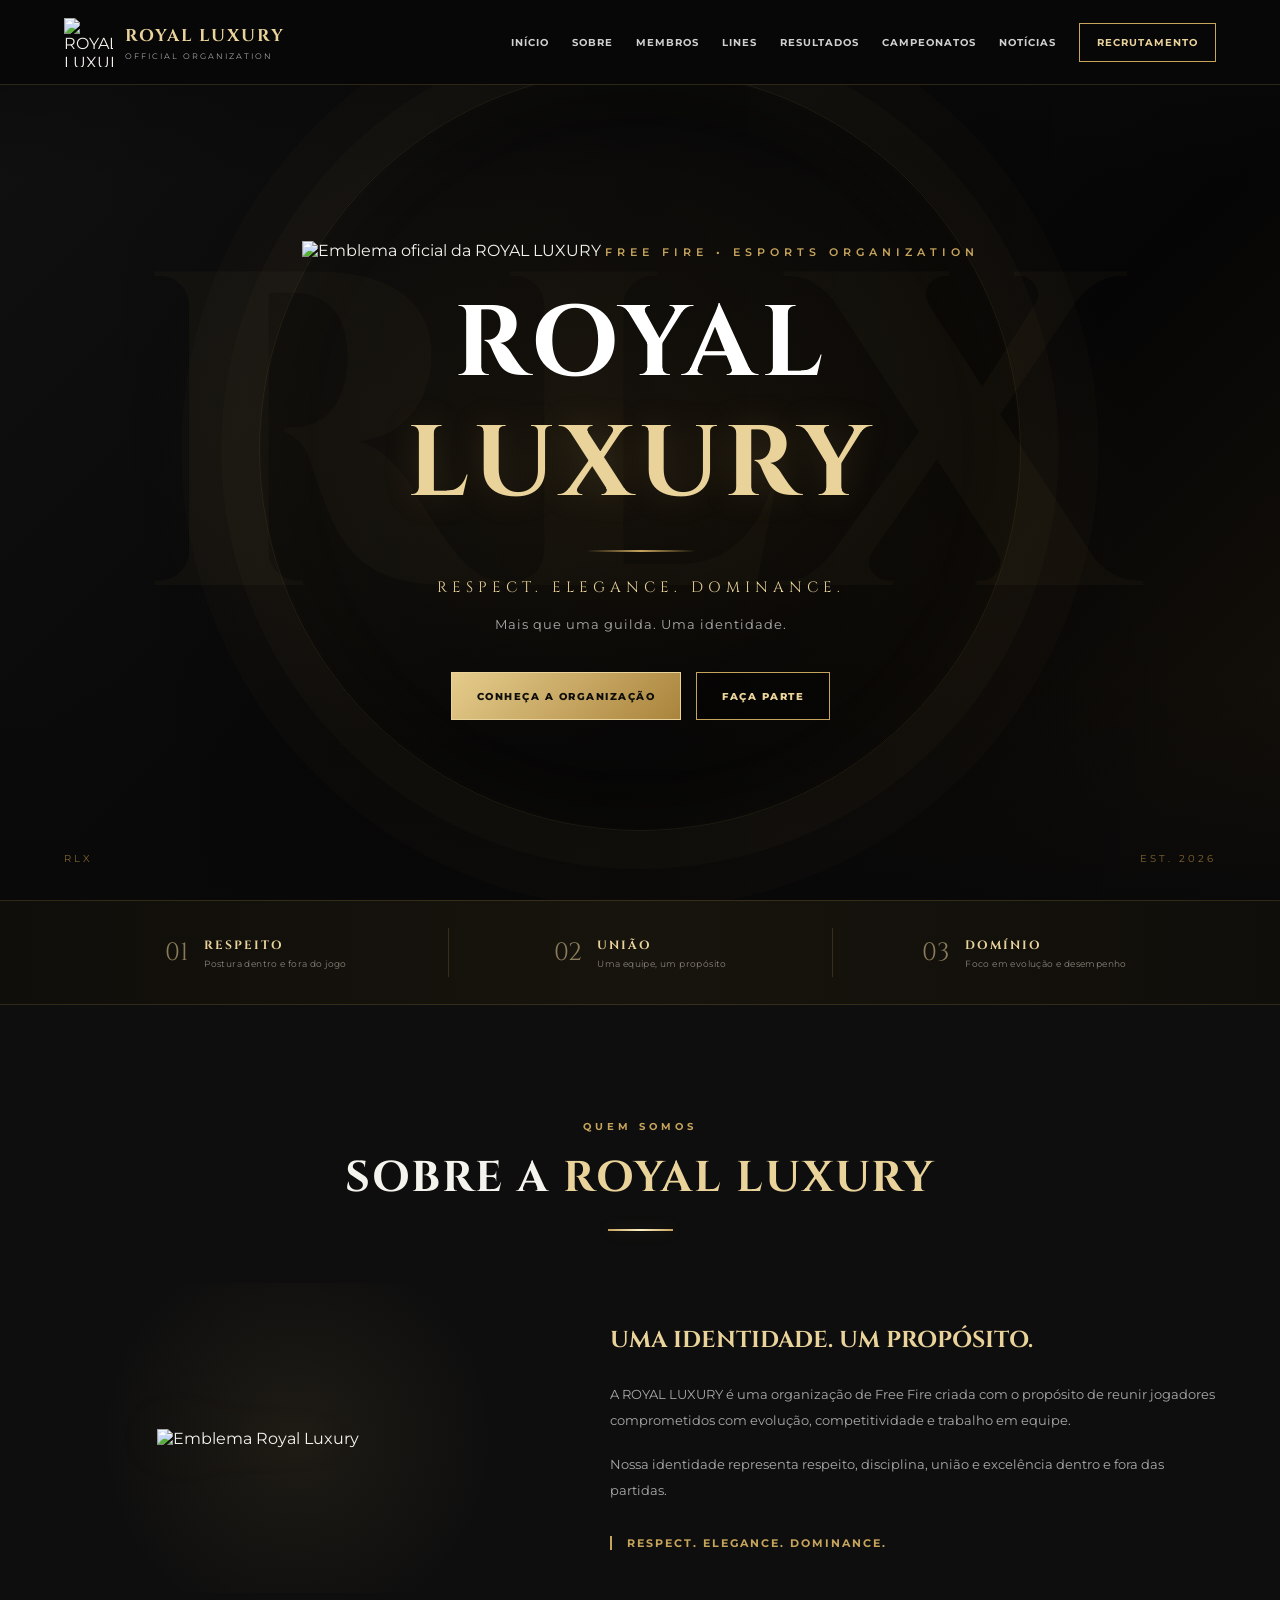
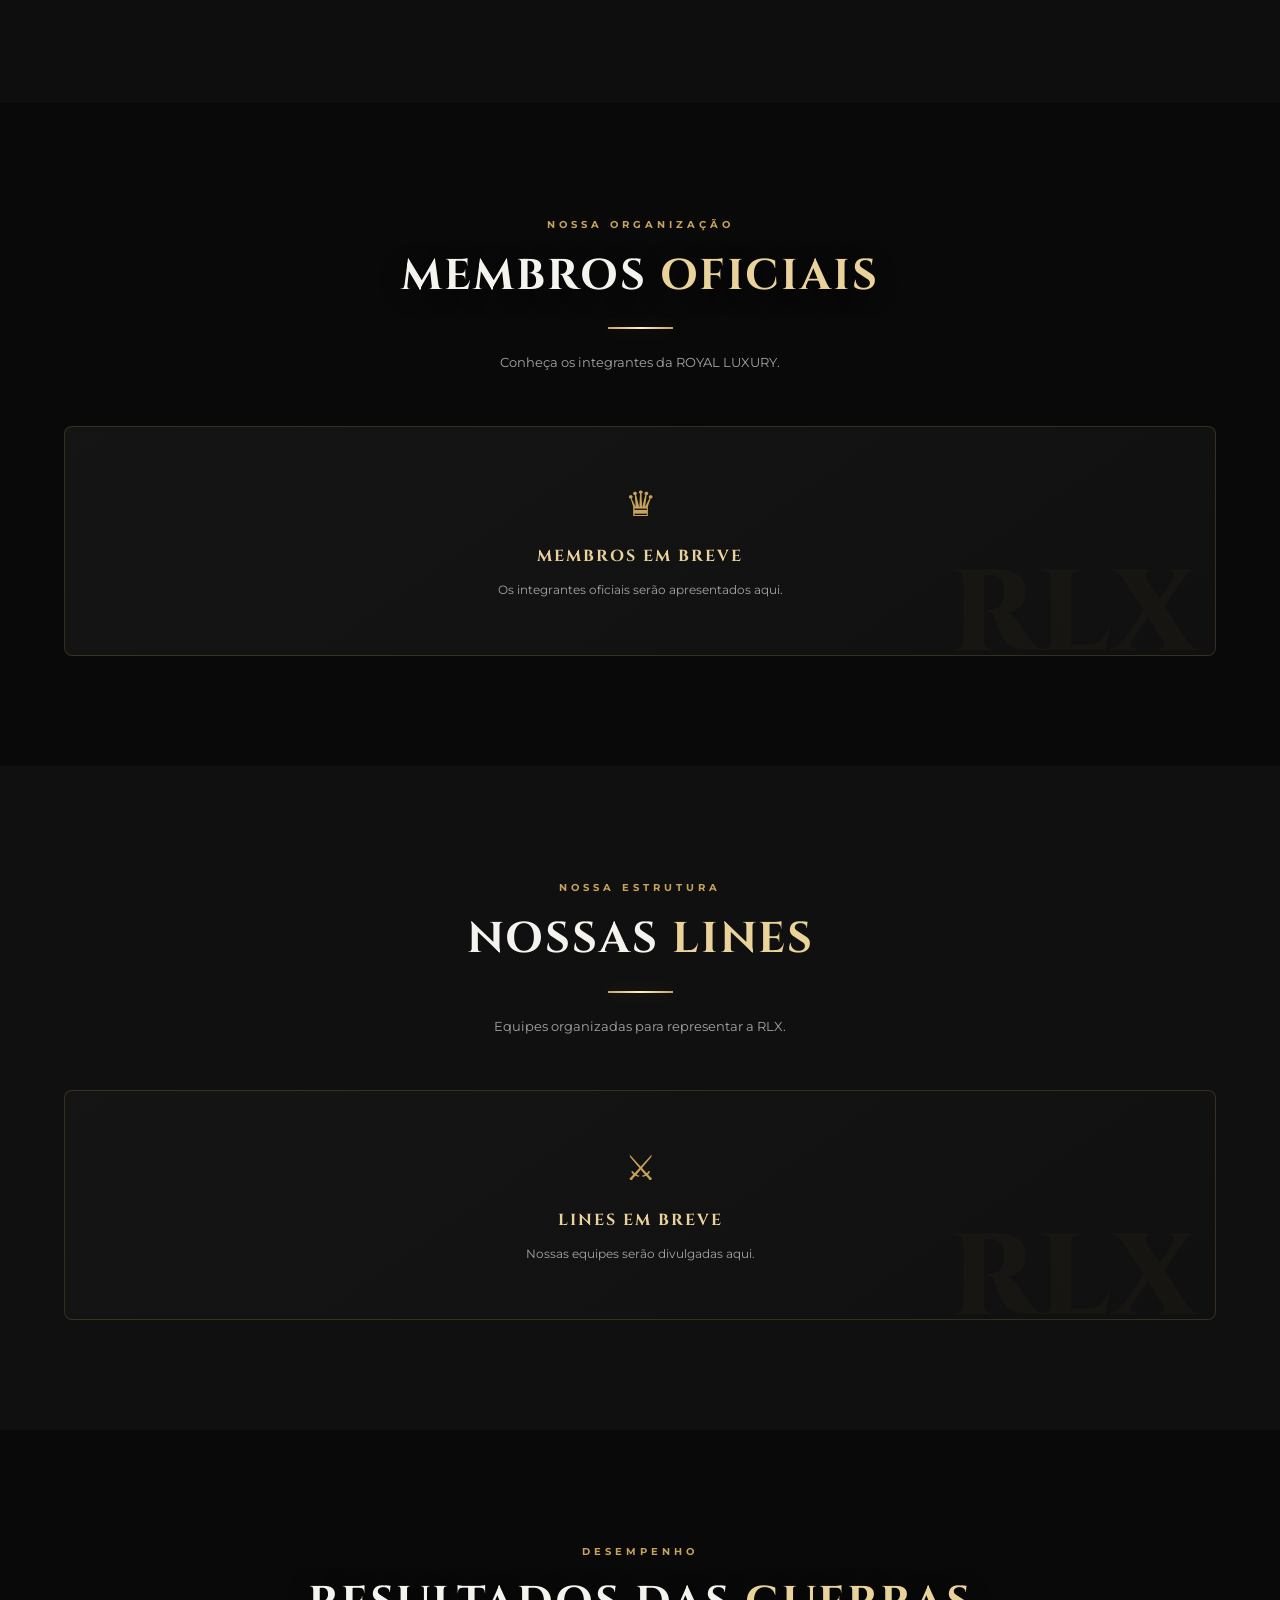
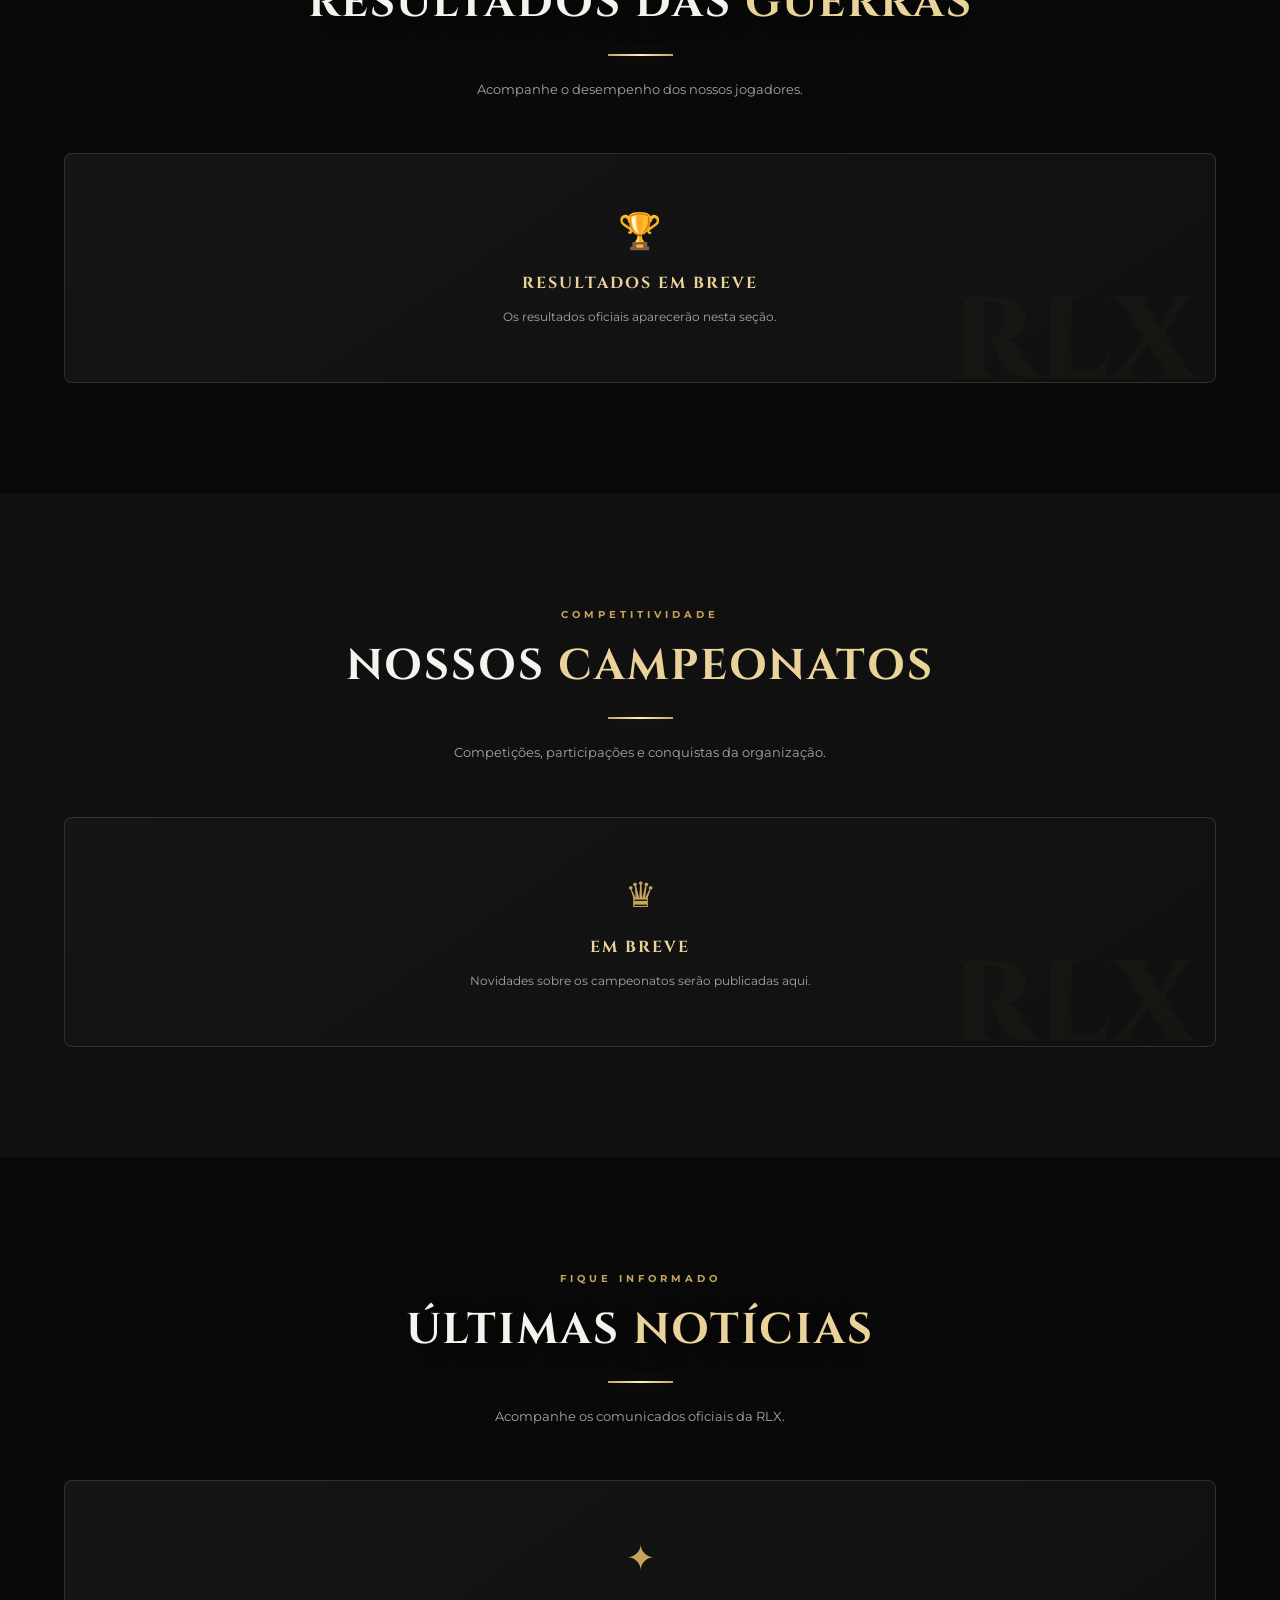
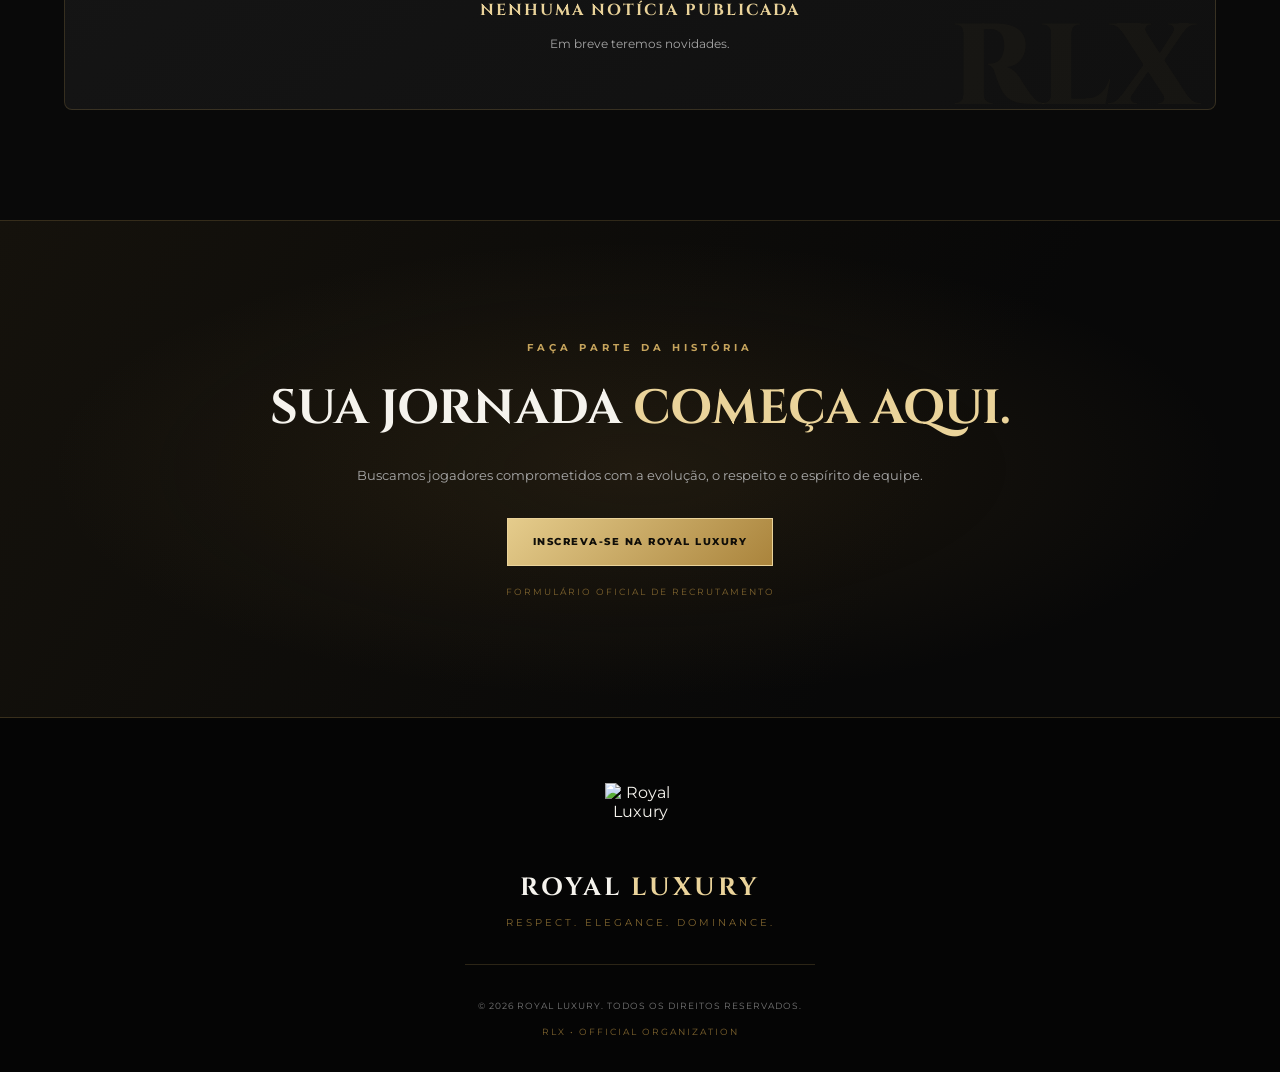
==== index.html @ dd3cc41b "Destaca o emblema oficial no início do site" ====
<!DOCTYPE html>
<html lang="pt-BR">
<head>
    <meta charset="UTF-8">
    <meta name="viewport" content="width=device-width, initial-scale=1.0">
    <meta name="theme-color" content="#090909">

    <title>ROYAL LUXURY | Organização Oficial</title>

    <meta name="description" content="ROYAL LUXURY - Organização competitiva de Free Fire. Respeito, elegância e excelência.">

    <link rel="preconnect" href="https://fonts.googleapis.com">
    <link rel="preconnect" href="https://fonts.gstatic.com" crossorigin>

    <link href="https://fonts.googleapis.com/css2?family=Cinzel:wght@400;500;600;700;800&family=Montserrat:wght@300;400;500;600;700;800&display=swap" rel="stylesheet">

    <link rel="stylesheet" href="style.css?v=20261116-premium1">

    <link rel="icon" href="https://i.imgur.com/acy16g2.jpeg">
</head>

<body>

    <!-- CABEÇALHO -->
    <header class="header">
        <div class="container nav-container">

            <a href="#inicio" class="brand">
                <img src="https://i.imgur.com/acy16g2.jpeg" alt="ROYAL LUXURY" class="logo">
                <div class="brand-text">
                    <strong>ROYAL LUXURY</strong>
                    <span>OFFICIAL ORGANIZATION</span>
                </div>
            </a>

            <button class="menu-toggle" id="menuToggle" aria-label="Abrir menu">
                ☰
            </button>

            <nav class="navigation" id="navigation">
                <a href="#inicio">INÍCIO</a>
                <a href="#sobre">SOBRE</a>
                <a href="#membros">MEMBROS</a>
                <a href="#lines">LINES</a>
                <a href="#resultados">RESULTADOS</a>
                <a href="#campeonatos">CAMPEONATOS</a>
                <a href="#noticias">NOTÍCIAS</a>
                <a href="#recrutamento" class="nav-button">RECRUTAMENTO</a>
            </nav>

        </div>
    </header>


    <main>

        <!-- INÍCIO -->
        <section class="hero" id="inicio">

            <div class="hero-overlay"></div>

            <div class="hero-content">

                <img src="https://i.imgur.com/acy16g2.jpeg" alt="Emblema oficial da ROYAL LUXURY" class="hero-logo">

                <span class="hero-label">
                    FREE FIRE • ESPORTS ORGANIZATION
                </span>

                <h1>
                    ROYAL <span>LUXURY</span>
                </h1>

                <div class="hero-line"></div>

                <p>
                    RESPECT. ELEGANCE. DOMINANCE.
                </p>

                <span class="hero-description">
                    Mais que uma guilda. Uma identidade.
                </span>

                <div class="hero-buttons">
                    <a href="#sobre" class="btn-primary">
                        CONHEÇA A ORGANIZAÇÃO
                    </a>

                    <a href="#recrutamento" class="btn-secondary">
                        FAÇA PARTE
                    </a>
                </div>

            </div>

            <div class="hero-bottom">
                <span>RLX</span>
                <span>EST. 2026</span>
            </div>

        </section>

        <!-- IDENTIDADE ROYAL -->
        <section class="identity-strip" aria-label="Pilares da Royal Luxury">
            <div class="container identity-grid">
                <article class="identity-item">
                    <span class="identity-number">01</span>
                    <div><strong>RESPEITO</strong><small>Postura dentro e fora do jogo</small></div>
                </article>
                <article class="identity-item">
                    <span class="identity-number">02</span>
                    <div><strong>UNIÃO</strong><small>Uma equipe, um propósito</small></div>
                </article>
                <article class="identity-item">
                    <span class="identity-number">03</span>
                    <div><strong>DOMÍNIO</strong><small>Foco em evolução e desempenho</small></div>
                </article>
            </div>
        </section>

        <!-- SOBRE -->
        <section class="section about" id="sobre">

            <div class="container">

                <div class="section-heading">
                    <span class="section-subtitle">QUEM SOMOS</span>
                    <h2>SOBRE A <span>ROYAL LUXURY</span></h2>
                    <div class="gold-line"></div>
                </div>

                <div class="about-content">

                    <div class="about-emblem">
                        <img src="https://i.imgur.com/acy16g2.jpeg" alt="Emblema Royal Luxury">
                    </div>

                    <div class="about-text">
                        <h3>UMA IDENTIDADE. UM PROPÓSITO.</h3>

                        <p>
                            A ROYAL LUXURY é uma organização de Free Fire
                            criada com o propósito de reunir jogadores
                            comprometidos com evolução, competitividade
                            e trabalho em equipe.
                        </p>

                        <p>
                            Nossa identidade representa respeito,
                            disciplina, união e excelência dentro
                            e fora das partidas.
                        </p>

                        <span class="about-motto">
                            RESPECT. ELEGANCE. DOMINANCE.
                        </span>
                    </div>

                </div>

            </div>

        </section>


        <!-- MEMBROS -->
        <section class="section members" id="membros">

            <div class="container">

                <div class="section-heading">
                    <span class="section-subtitle">NOSSA ORGANIZAÇÃO</span>
                    <h2>MEMBROS <span>OFICIAIS</span></h2>
                    <div class="gold-line"></div>
                    <p>Conheça os integrantes da ROYAL LUXURY.</p>
                </div>

                <div class="empty-state">
                    <span class="empty-icon">♛</span>
                    <h3>MEMBROS EM BREVE</h3>
                    <p>Os integrantes oficiais serão apresentados aqui.</p>
                </div>

            </div>

        </section>


        <!-- LINES -->
        <section class="section lines" id="lines">

            <div class="container">

                <div class="section-heading">
                    <span class="section-subtitle">NOSSA ESTRUTURA</span>
                    <h2>NOSSAS <span>LINES</span></h2>
                    <div class="gold-line"></div>
                    <p>Equipes organizadas para representar a RLX.</p>
                </div>

                <div class="empty-state">
                    <span class="empty-icon">⚔</span>
                    <h3>LINES EM BREVE</h3>
                    <p>Nossas equipes serão divulgadas aqui.</p>
                </div>

            </div>

        </section>


        <!-- RESULTADOS -->
        <section class="section results" id="resultados">

            <div class="container">

                <div class="section-heading">
                    <span class="section-subtitle">DESEMPENHO</span>
                    <h2>RESULTADOS DAS <span>GUERRAS</span></h2>
                    <div class="gold-line"></div>
                    <p>Acompanhe o desempenho dos nossos jogadores.</p>
                </div>

                <div class="empty-state">
                    <span class="empty-icon">🏆</span>
                    <h3>RESULTADOS EM BREVE</h3>
                    <p>Os resultados oficiais aparecerão nesta seção.</p>
                </div>

            </div>

        </section>


        <!-- CAMPEONATOS -->
        <section class="section championships" id="campeonatos">

            <div class="container">

                <div class="section-heading">
                    <span class="section-subtitle">COMPETITIVIDADE</span>
                    <h2>NOSSOS <span>CAMPEONATOS</span></h2>
                    <div class="gold-line"></div>
                    <p>Competições, participações e conquistas da organização.</p>
                </div>

                <div class="empty-state">
                    <span class="empty-icon">♛</span>
                    <h3>EM BREVE</h3>
                    <p>Novidades sobre os campeonatos serão publicadas aqui.</p>
                </div>

            </div>

        </section>


        <!-- NOTÍCIAS -->
        <section class="section news" id="noticias">

            <div class="container">

                <div class="section-heading">
                    <span class="section-subtitle">FIQUE INFORMADO</span>
                    <h2>ÚLTIMAS <span>NOTÍCIAS</span></h2>
                    <div class="gold-line"></div>
                    <p>Acompanhe os comunicados oficiais da RLX.</p>
                </div>

                <div class="empty-state">
                    <span class="empty-icon">✦</span>
                    <h3>NENHUMA NOTÍCIA PUBLICADA</h3>
                    <p>Em breve teremos novidades.</p>
                </div>

            </div>

        </section>


        <!-- RECRUTAMENTO -->
        <section class="recruitment" id="recrutamento">

            <div class="container recruitment-content">

                <span class="section-subtitle">FAÇA PARTE DA HISTÓRIA</span>

                <h2>SUA JORNADA <span>COMEÇA AQUI.</span></h2>

                <p>
                    Buscamos jogadores comprometidos com a evolução,
                    o respeito e o espírito de equipe.
                </p>

                <a href="recrutamento.html" id="recruitmentLink" class="btn-primary">
                    INSCREVA-SE NA ROYAL LUXURY
                </a>

                <small>FORMULÁRIO OFICIAL DE RECRUTAMENTO</small>

            </div>

        </section>

    </main>


    <!-- RODAPÉ -->
    <footer class="footer">

        <div class="footer-content">

            <img src="https://i.imgur.com/acy16g2.jpeg" alt="Royal Luxury" class="footer-logo">

            <h2>ROYAL <span>LUXURY</span></h2>

            <p>RESPECT. ELEGANCE. DOMINANCE.</p>

            <div class="footer-divider"></div>

            <span class="copyright">
                © 2026 ROYAL LUXURY. TODOS OS DIREITOS RESERVADOS.
            </span>

            <span class="footer-tag">
                RLX • OFFICIAL ORGANIZATION
            </span>

        </div>

    </footer>


    <script src="https://cdn.jsdelivr.net/npm/@supabase/supabase-js@2"></script>
    <script src="script.js?v=20261116-premium1"></script>

</body>
</html>
---- style.css ----
/* ========================================
   ROYAL LUXURY - IDENTIDADE VISUAL OFICIAL
   Preto, dourado e elegância
======================================== */

:root {
    --black: #090909;
    --black-light: #111111;
    --black-card: #151515;
    --gold: #c6a45c;
    --gold-light: #ead39a;
    --gold-dark: #80652f;
    --white: #f5f3ed;
    --gray: #a5a5a5;
    --border: rgba(198, 164, 92, 0.2);
}

* {
    margin: 0;
    padding: 0;
    box-sizing: border-box;
    scroll-behavior: smooth;
}

body {
    background: var(--black);
    color: var(--white);
    font-family: 'Montserrat', sans-serif;
    overflow-x: hidden;
}

a {
    text-decoration: none;
    color: inherit;
}

button {
    font-family: inherit;
}

.container {
    width: min(1200px, 90%);
    margin: auto;
}

/* ========================================
   CABEÇALHO
======================================== */

.header {
    position: fixed;
    top: 0;
    left: 0;
    width: 100%;
    height: 85px;
    z-index: 1000;
    background: rgba(8, 8, 8, 0.94);
    backdrop-filter: blur(15px);
    border-bottom: 1px solid var(--border);
}

.nav-container {
    height: 100%;
    display: flex;
    align-items: center;
    justify-content: space-between;
}

.brand {
    display: flex;
    align-items: center;
    gap: 12px;
}

.logo {
    width: 49px;
    height: 49px;
    object-fit: contain;
}

.brand-text {
    display: flex;
    flex-direction: column;
    gap: 4px;
}

.brand-text strong {
    font-family: 'Cinzel', serif;
    font-size: 17px;
    letter-spacing: 2px;
    color: var(--gold-light);
}

.brand-text span {
    font-size: 8px;
    letter-spacing: 2px;
    color: var(--gray);
}

.navigation {
    display: flex;
    align-items: center;
    gap: 23px;
}

.navigation a {
    font-size: 10px;
    font-weight: 700;
    letter-spacing: 1px;
    color: #d0d0d0;
    transition: 0.3s;
}

.navigation a:hover {
    color: var(--gold-light);
}

.navigation .nav-button {
    padding: 12px 17px;
    border: 1px solid var(--gold);
    color: var(--gold-light);
}

.navigation .nav-button:hover {
    background: var(--gold);
    color: var(--black);
}

.menu-toggle {
    display: none;
    background: none;
    border: none;
    color: var(--gold-light);
    font-size: 28px;
    cursor: pointer;
}

/* ========================================
   HERO
======================================== */

.hero {
    min-height: 750px;
    height: 100vh;
    max-height: 950px;
    position: relative;
    display: flex;
    align-items: center;
    justify-content: center;
    text-align: center;
    overflow: hidden;

    background:
        radial-gradient(ellipse at center, rgba(110, 82, 35, 0.19), transparent 55%),
        linear-gradient(135deg, #111 0%, #050505 65%, #17120a 100%);
}

.hero::before {
    content: "RLX";
    position: absolute;
    font-family: 'Cinzel', serif;
    font-size: clamp(200px, 35vw, 490px);
    font-weight: 800;
    color: rgba(198, 164, 92, 0.035);
    letter-spacing: 15px;
    pointer-events: none;
}

.hero-overlay {
    position: absolute;
    inset: 0;
    background:
        linear-gradient(90deg, transparent, rgba(0,0,0,0.2), transparent),
        linear-gradient(0deg, #090909, transparent 25%, transparent 80%, #090909);
}

.hero-content {
    position: relative;
    z-index: 2;
    padding: 100px 20px 40px;
    animation: fadeUp 1s ease;
}

.hero-label {
    color: var(--gold);
    font-size: 11px;
    letter-spacing: 5px;
    font-weight: 600;
}

.hero h1 {
    font-family: 'Cinzel', serif;
    font-size: clamp(45px, 8vw, 100px);
    line-height: 1.2;
    margin: 25px 0 15px;
    letter-spacing: 5px;
    font-weight: 700;
    color: #fff;
}

.hero h1 span {
    display: block;
    color: var(--gold-light);
    text-shadow: 0 0 35px rgba(198, 164, 92, 0.18);
}

.hero-line {
    width: 110px;
    height: 2px;
    margin: 25px auto;
    background: linear-gradient(90deg, transparent, var(--gold), transparent);
}

.hero-content > p {
    font-family: 'Cinzel', serif;
    font-size: 15px;
    letter-spacing: 5px;
    color: var(--gold-light);
}

.hero-description {
    display: block;
    margin-top: 18px;
    color: #aaa;
    font-size: 13px;
    letter-spacing: 1px;
}

.hero-buttons {
    display: flex;
    justify-content: center;
    gap: 15px;
    margin-top: 40px;
    flex-wrap: wrap;
}

.btn-primary,
.btn-secondary {
    min-height: 48px;
    padding: 15px 25px;
    display: inline-flex;
    align-items: center;
    justify-content: center;
    font-size: 10px;
    font-weight: 800;
    letter-spacing: 1.5px;
    transition: 0.3s;
}

.btn-primary {
    background: linear-gradient(135deg, #e5cc8c, #aa843c);
    color: #100e09;
    border: 1px solid var(--gold-light);
}

.btn-primary:hover {
    transform: translateY(-4px);
    box-shadow: 0 10px 30px rgba(198, 164, 92, 0.2);
}

.btn-secondary {
    color: var(--gold-light);
    border: 1px solid var(--gold);
    background: rgba(0,0,0,0.3);
}

.btn-secondary:hover {
    background: rgba(198,164,92,0.12);
    transform: translateY(-4px);
}

.hero-bottom {
    position: absolute;
    bottom: 35px;
    left: 5%;
    right: 5%;
    display: flex;
    justify-content: space-between;
    color: var(--gold-dark);
    font-size: 10px;
    letter-spacing: 3px;
}

/* ========================================
   SEÇÕES
======================================== */

.section {
    padding: 110px 0;
    position: relative;
}

.section-heading {
    text-align: center;
    margin-bottom: 60px;
}

.section-subtitle {
    color: var(--gold);
    font-size: 10px;
    letter-spacing: 4px;
    font-weight: 700;
}

.section-heading h2 {
    font-family: 'Cinzel', serif;
    font-size: clamp(26px, 4vw, 43px);
    margin-top: 15px;
    letter-spacing: 2px;
}

.section-heading h2 span {
    color: var(--gold-light);
}

.gold-line {
    width: 65px;
    height: 2px;
    background: var(--gold);
    margin: 22px auto;
}

.section-heading > p {
    color: var(--gray);
    font-size: 13px;
    line-height: 1.8;
}

/* ========================================
   SOBRE
======================================== */

.about {
    background: #0e0e0e;
}

.about-content {
    display: grid;
    grid-template-columns: 1fr 1.3fr;
    align-items: center;
    gap: 80px;
}

.about-emblem {
    min-height: 310px;
    display: flex;
    justify-content: center;
    align-items: center;
    background: radial-gradient(circle, rgba(198,164,92,0.09), transparent 70%);
}

.about-emblem img {
    width: min(280px, 85%);
    max-height: 300px;
    object-fit: contain;
    filter: drop-shadow(0 0 30px rgba(198,164,92,0.12));
}

.about-text h3 {
    font-family: 'Cinzel', serif;
    font-size: 23px;
    color: var(--gold-light);
    margin-bottom: 25px;
}

.about-text p {
    color: #aaa;
    font-size: 13px;
    line-height: 2;
    margin-bottom: 18px;
}

.about-motto {
    display: inline-block;
    margin-top: 15px;
    padding-left: 15px;
    border-left: 2px solid var(--gold);
    color: var(--gold);
    font-size: 11px;
    letter-spacing: 2px;
    font-weight: 700;
}

/* ========================================
   MEMBROS E LINES
======================================== */

.members,
.results,
.news {
    background: #090909;
}

.lines,
.championships {
    background: #101010;
}

.empty-state {
    min-height: 230px;
    padding: 45px 20px;
    display: flex;
    flex-direction: column;
    align-items: center;
    justify-content: center;
    text-align: center;
    background: linear-gradient(145deg, #151515, #101010);
    border: 1px solid var(--border);
    transition: 0.3s;
}

.empty-state:hover {
    border-color: rgba(198,164,92,0.55);
    transform: translateY(-4px);
}

.empty-icon {
    font-size: 35px;
    color: var(--gold);
    margin-bottom: 20px;
}

.empty-state h3 {
    font-family: 'Cinzel', serif;
    font-size: 16px;
    letter-spacing: 2px;
    color: var(--gold-light);
    margin-bottom: 12px;
}

.empty-state p {
    font-size: 12px;
    color: var(--gray);
    line-height: 1.8;
}

/* ========================================
   RECRUTAMENTO
======================================== */

.recruitment {
    padding: 120px 20px;
    text-align: center;
    background:
        radial-gradient(ellipse at center, rgba(139,105,45,0.16), transparent 65%),
        linear-gradient(120deg, #15120c, #080808 70%);
    border-top: 1px solid var(--border);
    border-bottom: 1px solid var(--border);
}

.recruitment-content {
    display: flex;
    align-items: center;
    flex-direction: column;
}

.recruitment h2 {
    font-family: 'Cinzel', serif;
    font-size: clamp(27px, 5vw, 48px);
    margin: 22px 0;
}

.recruitment h2 span {
    color: var(--gold-light);
}

.recruitment p {
    color: #aaa;
    font-size: 13px;
    line-height: 1.9;
    max-width: 600px;
    margin-bottom: 30px;
}

.recruitment small {
    color: var(--gold-dark);
    font-size: 9px;
    letter-spacing: 2px;
    margin-top: 20px;
}

/* ========================================
   RODAPÉ
======================================== */

.footer {
    background: #050505;
    padding: 65px 20px 35px;
    text-align: center;
}

.footer-content {
    display: flex;
    align-items: center;
    flex-direction: column;
}

.footer-logo {
    width: 70px;
    height: 70px;
    object-fit: contain;
    margin-bottom: 18px;
}

.footer h2 {
    font-family: 'Cinzel', serif;
    font-size: 25px;
    letter-spacing: 3px;
}

.footer h2 span {
    color: var(--gold-light);
}

.footer-content > p {
    color: var(--gold-dark);
    font-size: 10px;
    letter-spacing: 3px;
    margin-top: 12px;
}

.footer-divider {
    width: 100%;
    max-width: 350px;
    height: 1px;
    background: var(--border);
    margin: 35px 0;
}

.copyright {
    color: #777;
    font-size: 9px;
    letter-spacing: 1px;
}

.footer-tag {
    color: var(--gold-dark);
    font-size: 9px;
    letter-spacing: 2px;
    margin-top: 15px;
}

/* ========================================
   ANIMAÇÕES
======================================== */

@keyframes fadeUp {
    from {
        opacity: 0;
        transform: translateY(25px);
    }

    to {
        opacity: 1;
        transform: translateY(0);
    }
}

/* ========================================
   RESPONSIVIDADE
======================================== */

@media (max-width: 1050px) {
    .navigation {
        gap: 13px;
    }

    .navigation a {
        font-size: 9px;
    }
}

@media (max-width: 850px) {
    .header {
        height: 75px;
    }

    .menu-toggle {
        display: block;
    }

    .navigation {
        position: absolute;
        top: 75px;
        left: 0;
        width: 100%;
        display: none;
        flex-direction: column;
        align-items: stretch;
        gap: 0;
        background: rgba(8,8,8,0.98);
        border-bottom: 1px solid var(--border);
        padding: 12px 5% 20px;
    }

    .navigation.active {
        display: flex;
    }

    .navigation a {
        padding: 15px 5px;
        border-bottom: 1px solid rgba(255,255,255,0.05);
        font-size: 11px;
    }

    .navigation .nav-button {
        margin-top: 12px;
        text-align: center;
    }

    .hero {
        min-height: 680px;
    }

    .about-content {
        grid-template-columns: 1fr;
        gap: 30px;
    }

    .about-emblem {
        min-height: 220px;
    }

    .about-emblem img {
        width: 210px;
        max-height: 220px;
    }

    .about-text {
        text-align: center;
    }

    .about-motto {
        border-left: none;
        border-bottom: 2px solid var(--gold);
        padding: 0 0 10px;
    }

    .section {
        padding: 85px 0;
    }
}

@media (max-width: 500px) {
    .brand-text strong {
        font-size: 14px;
    }

    .brand-text span {
        font-size: 7px;
    }

    .logo {
        width: 42px;
        height: 42px;
    }

    .hero-label {
        font-size: 8px;
        letter-spacing: 3px;
    }

    .hero h1 {
        letter-spacing: 2px;
    }

    .hero-content > p {
        font-size: 10px;
        letter-spacing: 3px;
    }

    .hero-description {
        font-size: 11px;
    }

    .hero-buttons {
        flex-direction: column;
        align-items: center;
    }

    .hero-buttons a {
        width: 100%;
        max-width: 280px;
    }

    .hero-bottom {
        font-size: 8px;
    }

    .recruitment {
        padding: 85px 15px;
    }
}


/* ========================================
   CARDS DINÂMICOS DO SUPABASE
======================================== */

.cards-grid {
    display: grid;
    grid-template-columns: repeat(auto-fit, minmax(230px, 1fr));
    gap: 18px;
    margin-top: 30px;
}

.info-card {
    padding: 24px;
    background: linear-gradient(145deg, #171717, #0e0e0e);
    border: 1px solid var(--border);
    border-top: 2px solid var(--gold);
    border-radius: 8px;
    transition: transform 0.25s ease, border-color 0.25s ease;
}

.info-card:hover {
    transform: translateY(-4px);
    border-color: var(--gold);
}

.info-card h3 {
    margin: 10px 0;
    color: var(--gold-light);
    font-family: 'Cinzel', serif;
    font-size: 19px;
}

.info-card p {
    margin-top: 8px;
    color: var(--gray);
    font-size: 13px;
    line-height: 1.7;
    overflow-wrap: anywhere;
}

.card-kicker {
    color: var(--gold);
    font-size: 9px;
    font-weight: 700;
    letter-spacing: 2px;
    text-transform: uppercase;
}

.card-image {
    display: block;
    width: 100%;
    max-height: 190px;
    margin-bottom: 16px;
    object-fit: cover;
    border-radius: 5px;
}

@media (max-width: 600px) {
    .cards-grid {
        grid-template-columns: 1fr;
    }
}


/* ========================================
   MOVIMENTO E PROFUNDIDADE - ROYAL LUXURY
======================================== */
html { scroll-padding-top: 90px; }
body::before {
    content: "";
    position: fixed;
    inset: 0;
    z-index: -1;
    pointer-events: none;
    opacity: .18;
    background-image: radial-gradient(rgba(226,194,125,.22) .7px, transparent .7px);
    background-size: 34px 34px;
    mask-image: linear-gradient(to bottom, black, transparent 78%);
}
.hero::after {
    content: "";
    position: absolute;
    width: min(70vw, 760px);
    aspect-ratio: 1;
    border: 1px solid rgba(198,164,92,.12);
    border-radius: 50%;
    box-shadow: 0 0 0 38px rgba(198,164,92,.025), 0 0 0 78px rgba(198,164,92,.018), inset 0 0 90px rgba(198,164,92,.035);
    animation: royalOrbit 24s linear infinite;
    pointer-events: none;
}
.hero-content { animation: heroEntrance 1.15s cubic-bezier(.2,.75,.25,1) both; }
.hero-label { animation: softGlow 3.5s ease-in-out infinite; }
.hero-line { animation: lineReveal 1.2s .45s ease both; }
.btn-primary, .btn-secondary { position: relative; overflow: hidden; }
.btn-primary::after, .btn-secondary::after {
    content: "";
    position: absolute;
    inset: -80% auto -80% -45%;
    width: 28%;
    transform: rotate(22deg);
    background: linear-gradient(90deg, transparent, rgba(255,255,255,.28), transparent);
    transition: left .7s ease;
}
.btn-primary:hover::after, .btn-secondary:hover::after { left: 130%; }
.section-heading { position: relative; }
.section-heading .gold-line { position: relative; overflow: hidden; }
.section-heading .gold-line::after {
    content: "";
    position: absolute;
    inset: 0;
    background: linear-gradient(90deg, transparent, #fff1c6, transparent);
    animation: goldSweep 3.8s ease-in-out infinite;
}
.info-card { position: relative; overflow: hidden; }
.info-card::after {
    content: "";
    position: absolute;
    inset: 0;
    pointer-events: none;
    opacity: 0;
    background: linear-gradient(115deg, transparent 25%, rgba(226,194,125,.07) 50%, transparent 75%);
    transform: translateX(-100%);
    transition: opacity .3s ease, transform .8s ease;
}
.info-card:hover::after { opacity: 1; transform: translateX(100%); }
.motion-ready .reveal {
    opacity: 0;
    transform: translateY(28px);
    transition: opacity .75s ease, transform .75s cubic-bezier(.2,.7,.2,1);
}
.motion-ready .reveal.is-visible { opacity: 1; transform: translateY(0); }
.motion-ready .reveal[data-reveal-delay="1"] { transition-delay: .10s; }
.motion-ready .reveal[data-reveal-delay="2"] { transition-delay: .20s; }
.motion-ready .reveal[data-reveal-delay="3"] { transition-delay: .30s; }
@keyframes heroEntrance {
    from { opacity: 0; transform: translateY(34px) scale(.985); filter: blur(5px); }
    to { opacity: 1; transform: translateY(0) scale(1); filter: blur(0); }
}
@keyframes royalOrbit { to { transform: rotate(360deg); } }
@keyframes softGlow { 0%,100% { text-shadow: 0 0 0 rgba(198,164,92,0); } 50% { text-shadow: 0 0 16px rgba(198,164,92,.45); } }
@keyframes lineReveal { from { width: 0; opacity: 0; } to { width: 110px; opacity: 1; } }
@keyframes goldSweep { 0%,65% { transform: translateX(-110%); } 100% { transform: translateX(110%); } }
@media (prefers-reduced-motion: reduce) {
    *, *::before, *::after { scroll-behavior: auto !important; animation-duration: .01ms !important; animation-iteration-count: 1 !important; transition-duration: .01ms !important; }
    .motion-ready .reveal { opacity: 1; transform: none; }
}


/* IDENTIDADE E ACABAMENTO PREMIUM */
.identity-strip {
    position: relative;
    z-index: 2;
    padding: 27px 0;
    background: linear-gradient(90deg, #100e0a, #17140d 50%, #100e0a);
    border-top: 1px solid rgba(198,164,92,.18);
    border-bottom: 1px solid rgba(198,164,92,.18);
}
.identity-grid {
    display: grid;
    grid-template-columns: repeat(3, 1fr);
}
.identity-item {
    display: flex;
    align-items: center;
    justify-content: center;
    gap: 15px;
    padding: 8px 18px;
}
.identity-item + .identity-item { border-left: 1px solid rgba(198,164,92,.2); }
.identity-number {
    color: rgba(234,211,154,.55);
    font-family: 'Cinzel', serif;
    font-size: 25px;
}
.identity-item strong {
    display: block;
    color: var(--gold-light);
    font-family: 'Cinzel', serif;
    font-size: 12px;
    letter-spacing: 2px;
}
.identity-item small {
    display: block;
    margin-top: 5px;
    color: #89847a;
    font-size: 9px;
    letter-spacing: .4px;
}
.section { isolation: isolate; }
.section:nth-of-type(even) .section-heading h2 { text-shadow: 0 5px 25px rgba(0,0,0,.45); }
.section-heading { margin-bottom: 52px; }
.section-heading h2 { line-height: 1.35; }
.gold-line { box-shadow: 0 0 15px rgba(198,164,92,.22); }
.empty-state {
    border-radius: 8px;
    position: relative;
    overflow: hidden;
}
.empty-state::before {
    content: "RLX";
    position: absolute;
    right: 18px;
    bottom: -38px;
    color: rgba(198,164,92,.035);
    font-family: 'Cinzel', serif;
    font-size: 115px;
    font-weight: 800;
    pointer-events: none;
}
.info-card {
    border-radius: 8px;
    box-shadow: 0 12px 35px rgba(0,0,0,.16);
}
.info-card h3 { letter-spacing: .4px; }
.member-card { padding-top: 20px; }
.member-card-top {
    display: flex;
    align-items: center;
    justify-content: space-between;
    gap: 12px;
    margin-bottom: 8px;
}
.member-avatar {
    width: 43px;
    height: 43px;
    display: grid;
    place-items: center;
    flex: 0 0 auto;
    border: 1px solid rgba(198,164,92,.55);
    border-radius: 50%;
    background: radial-gradient(circle, rgba(198,164,92,.2), rgba(198,164,92,.035));
    color: var(--gold-light);
    font-family: 'Cinzel', serif;
    font-size: 13px;
    font-weight: 700;
    letter-spacing: 1px;
}
.line-card { border-top-width: 3px; }
.results-grid .info-card { border-top-color: #d4b46c; }
.championships-grid .info-card { background: linear-gradient(145deg, #1c1911, #0e0e0e); }
.news-card .card-image, .championships-grid .card-image {
    border: 1px solid rgba(198,164,92,.18);
    filter: saturate(.82);
}
.navigation a { position: relative; }
.navigation a:not(.nav-button)::after {
    content: "";
    position: absolute;
    left: 0;
    right: 100%;
    bottom: -8px;
    height: 1px;
    background: var(--gold);
    transition: right .25s ease;
}
.navigation a:not(.nav-button):hover::after { right: 0; }
:focus-visible {
    outline: 2px solid var(--gold-light);
    outline-offset: 4px;
}
@media (max-width: 700px) {
    .identity-grid { grid-template-columns: 1fr; }
    .identity-item { justify-content: flex-start; padding: 13px 8px; }
    .identity-item + .identity-item {
        border-left: 0;
        border-top: 1px solid rgba(198,164,92,.15);
    }
    .identity-number { width: 35px; text-align: center; }
}
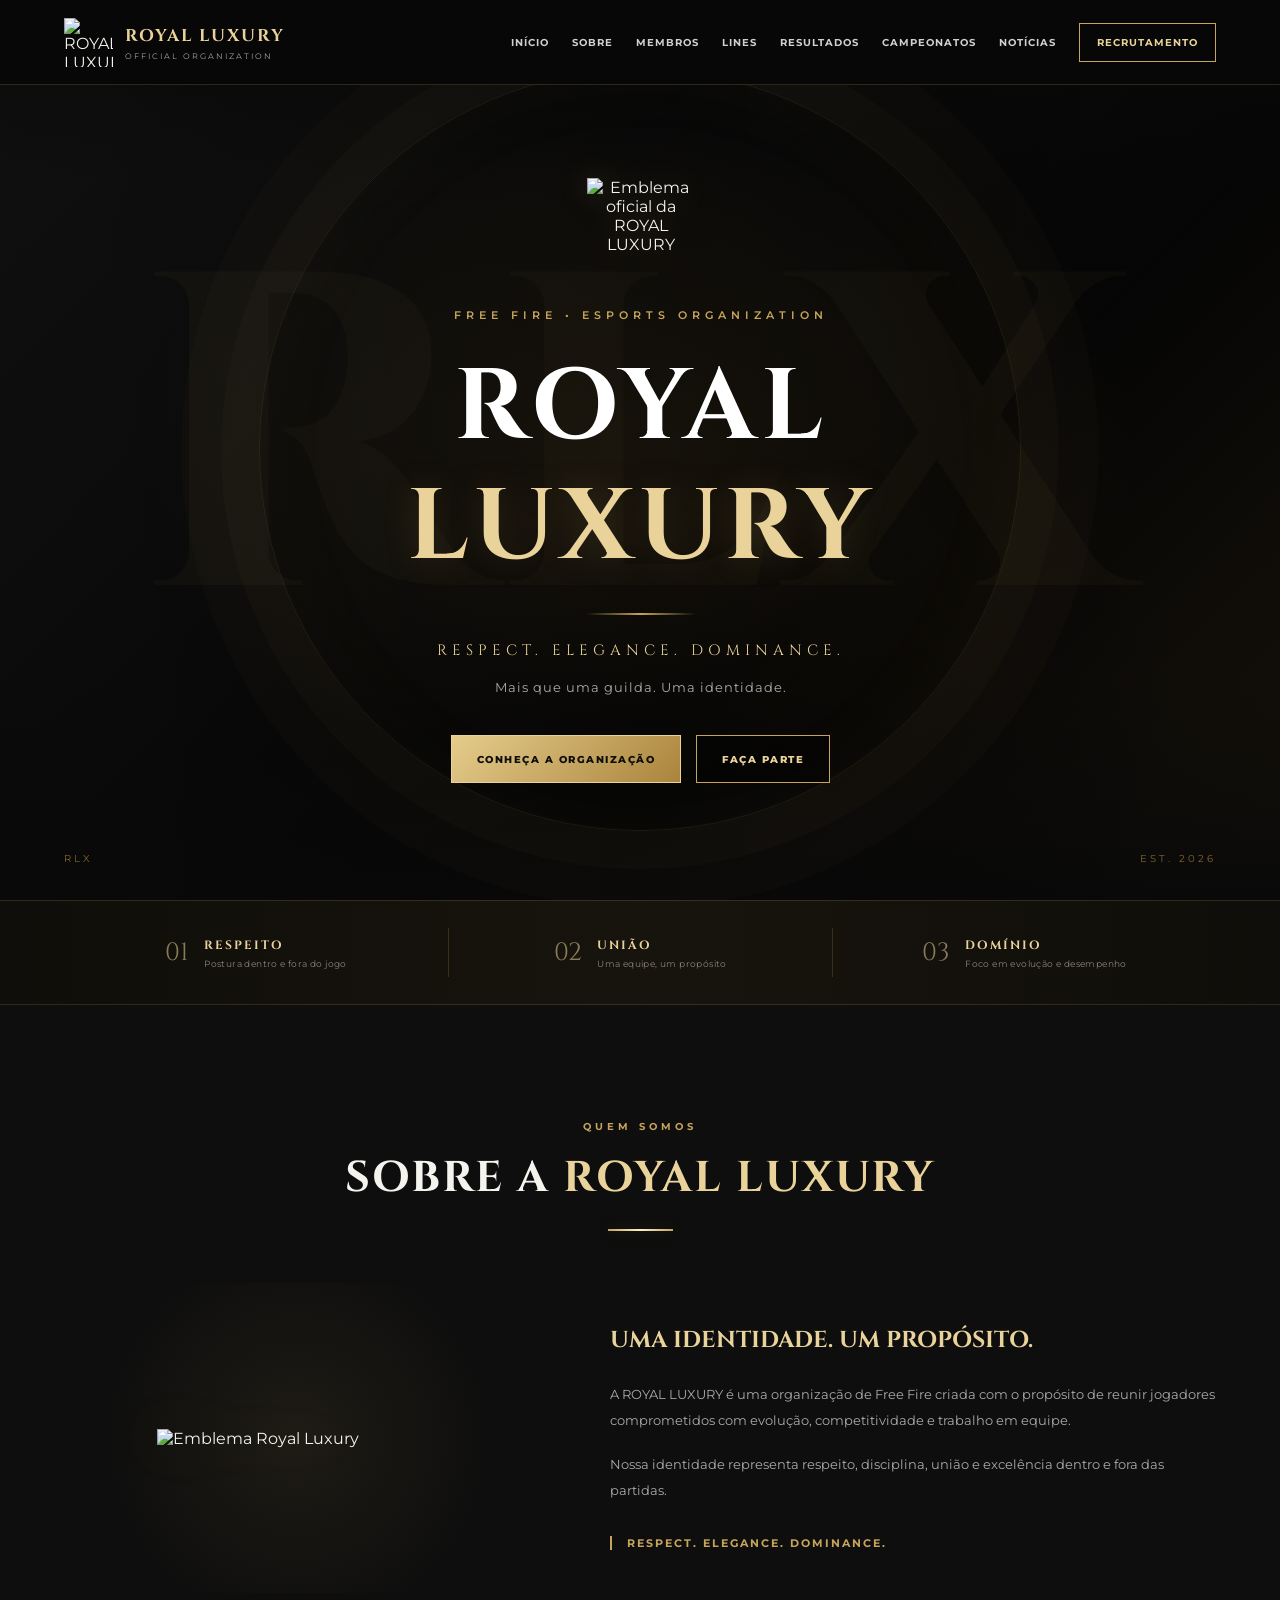
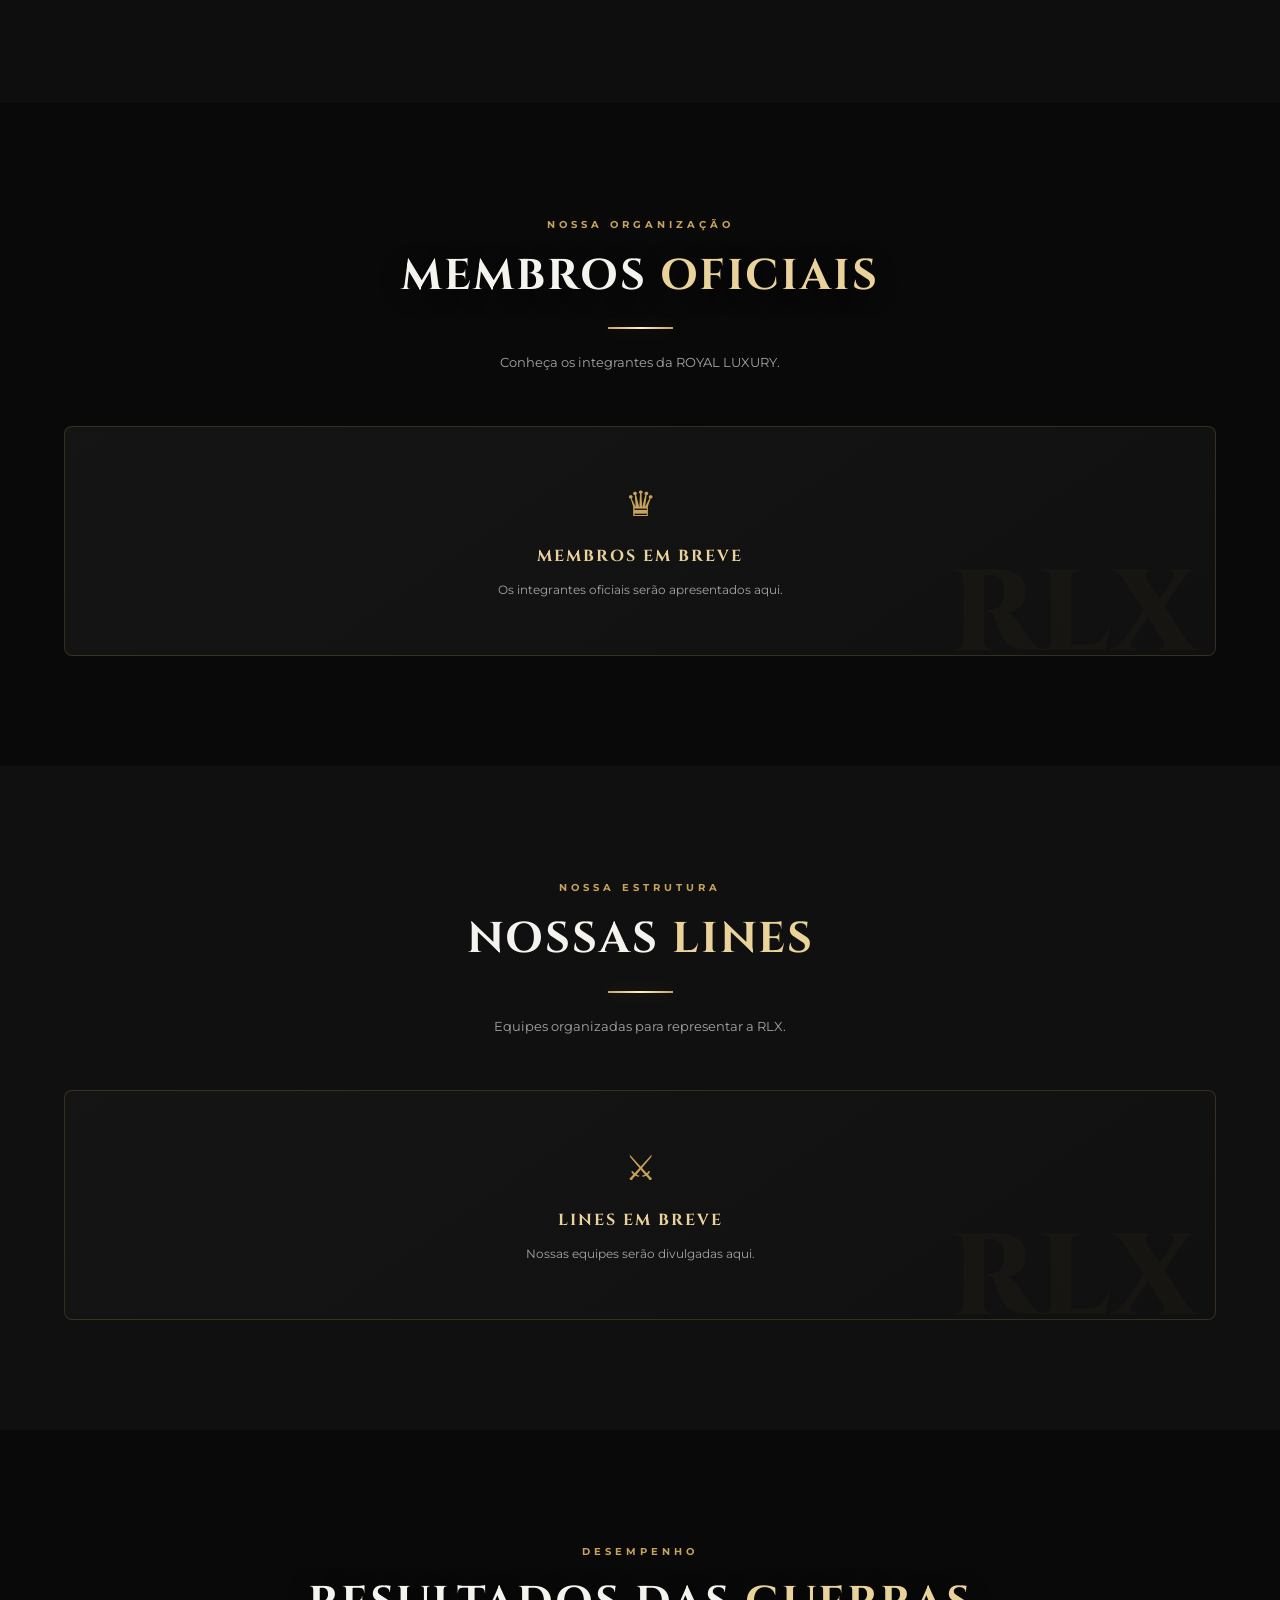
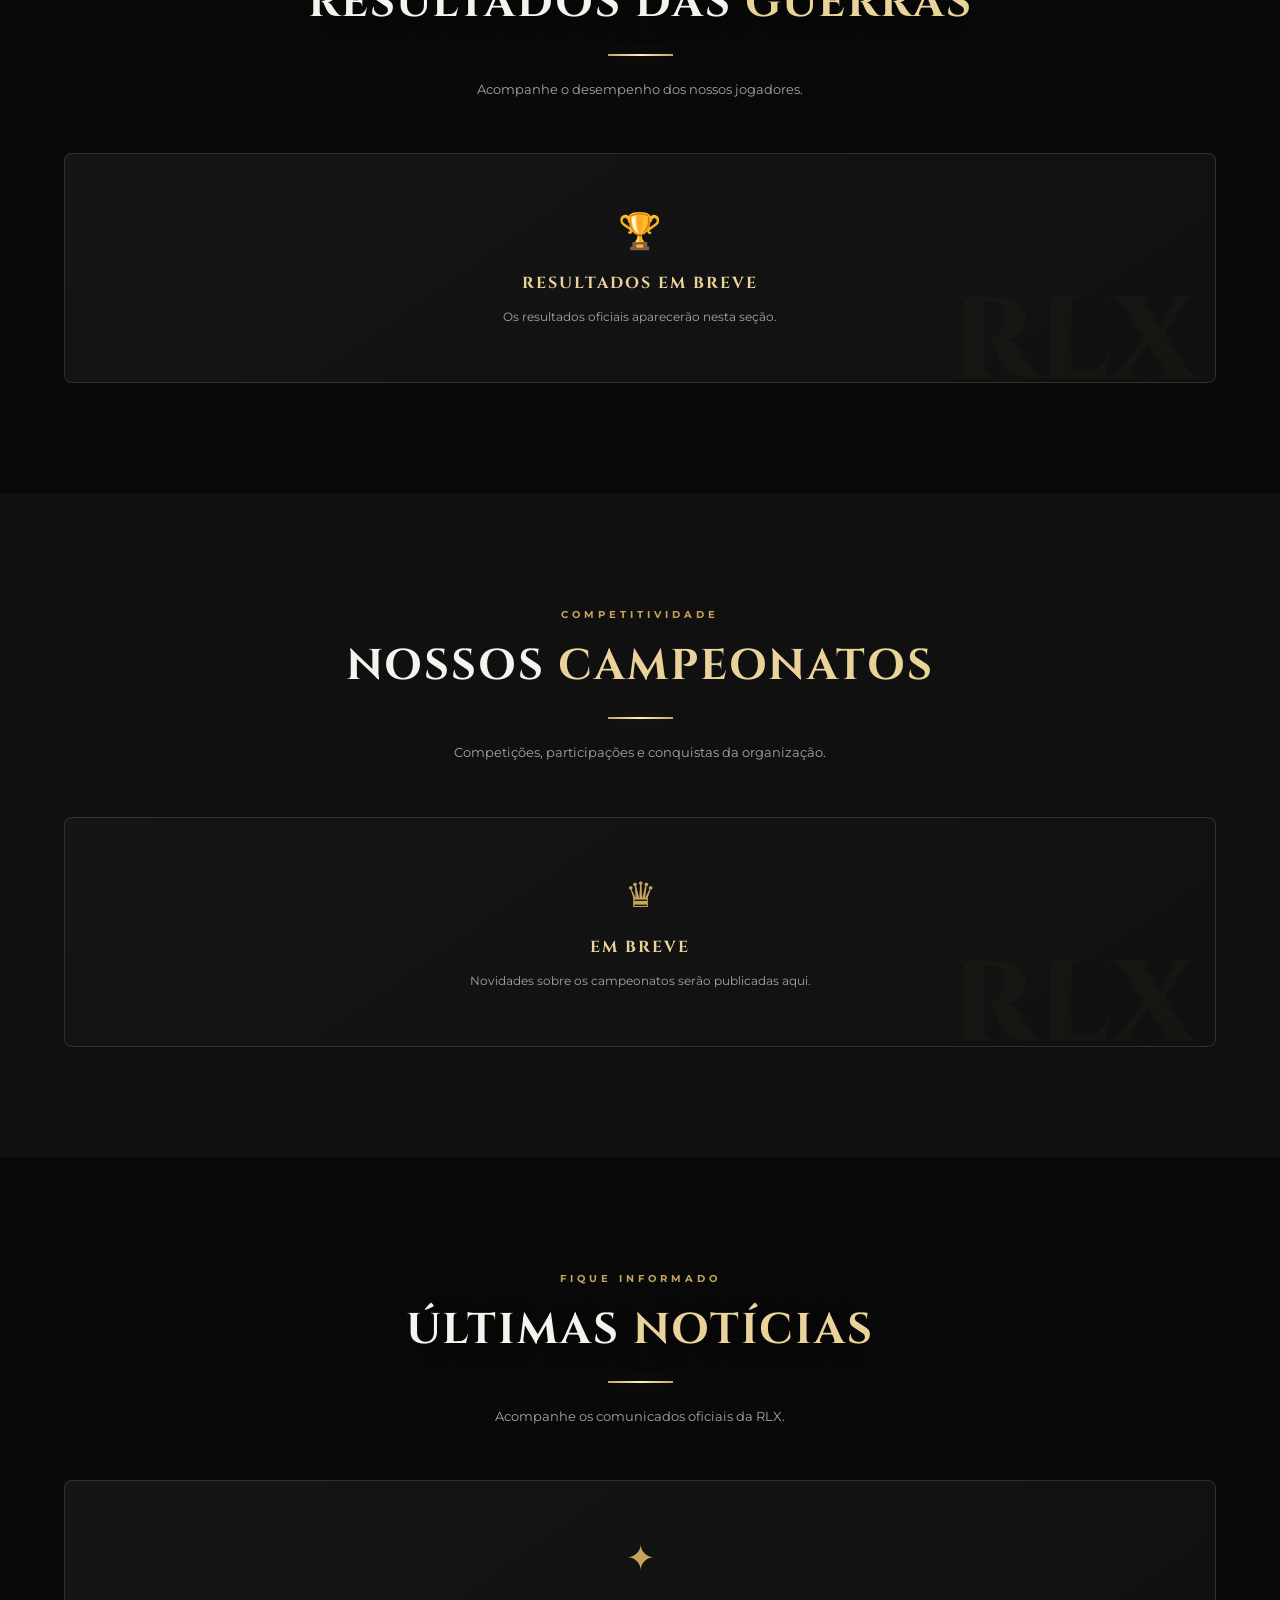
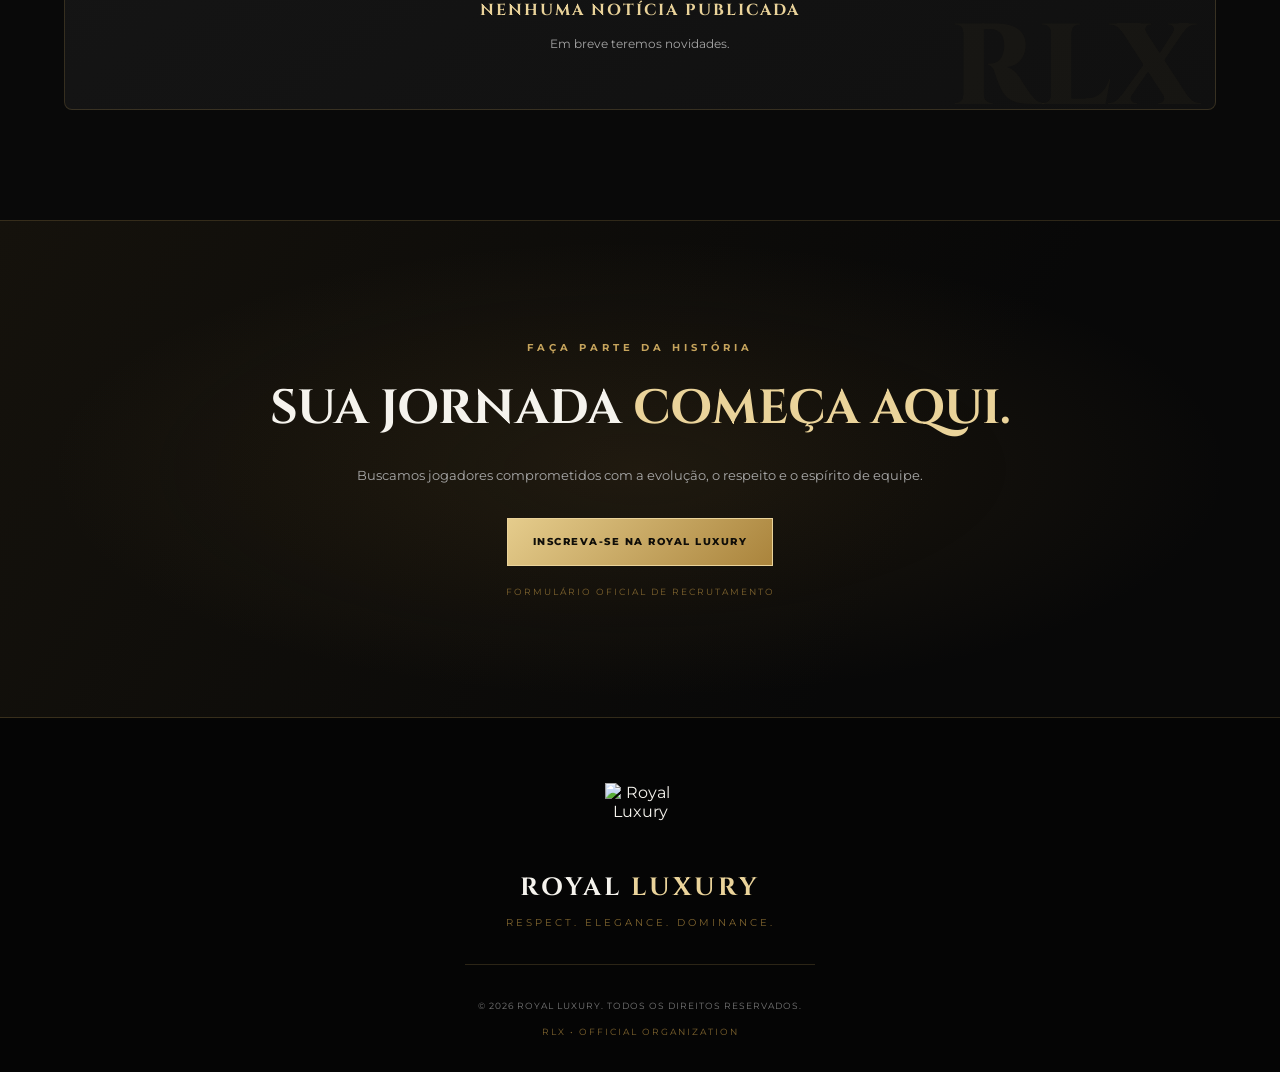
==== commit 1cfbc637: "Atualiza cache dos estilos da logo" ====
--- a/index.html
+++ b/index.html
@@ -15,7 +15,7 @@
 
     <link href="https://fonts.googleapis.com/css2?family=Cinzel:wght@400;500;600;700;800&family=Montserrat:wght@300;400;500;600;700;800&display=swap" rel="stylesheet">
 
-    <link rel="stylesheet" href="style.css?v=20261116-premium1">
+    <link rel="stylesheet" href="style.css?v=20261116-logo2">
 
     <link rel="icon" href="https://i.imgur.com/acy16g2.jpeg">
 </head>
--- a/style.css
+++ b/style.css
@@ -963,3 +963,30 @@
     }
     .identity-number { width: 35px; text-align: center; }
 }
+
+
+/* EMBLEMA OFICIAL EM DESTAQUE NO HERO */
+.hero-logo {
+    display: block;
+    width: 108px !important;
+    height: 108px !important;
+    max-width: 28vw;
+    object-fit: contain !important;
+    object-position: center;
+    margin: 0 auto 18px;
+    border-radius: 0;
+    filter: drop-shadow(0 0 14px rgba(198,164,92,.24));
+    animation: emblemReveal 1.2s .12s cubic-bezier(.2,.75,.25,1) both;
+}
+@keyframes emblemReveal {
+    from { opacity: 0; transform: translateY(18px) scale(.92); }
+    to { opacity: 1; transform: translateY(0) scale(1); }
+}
+@media (max-width: 600px) {
+    .hero-logo {
+        width: 82px !important;
+        height: 82px !important;
+        max-width: 24vw;
+        margin-bottom: 14px;
+    }
+}
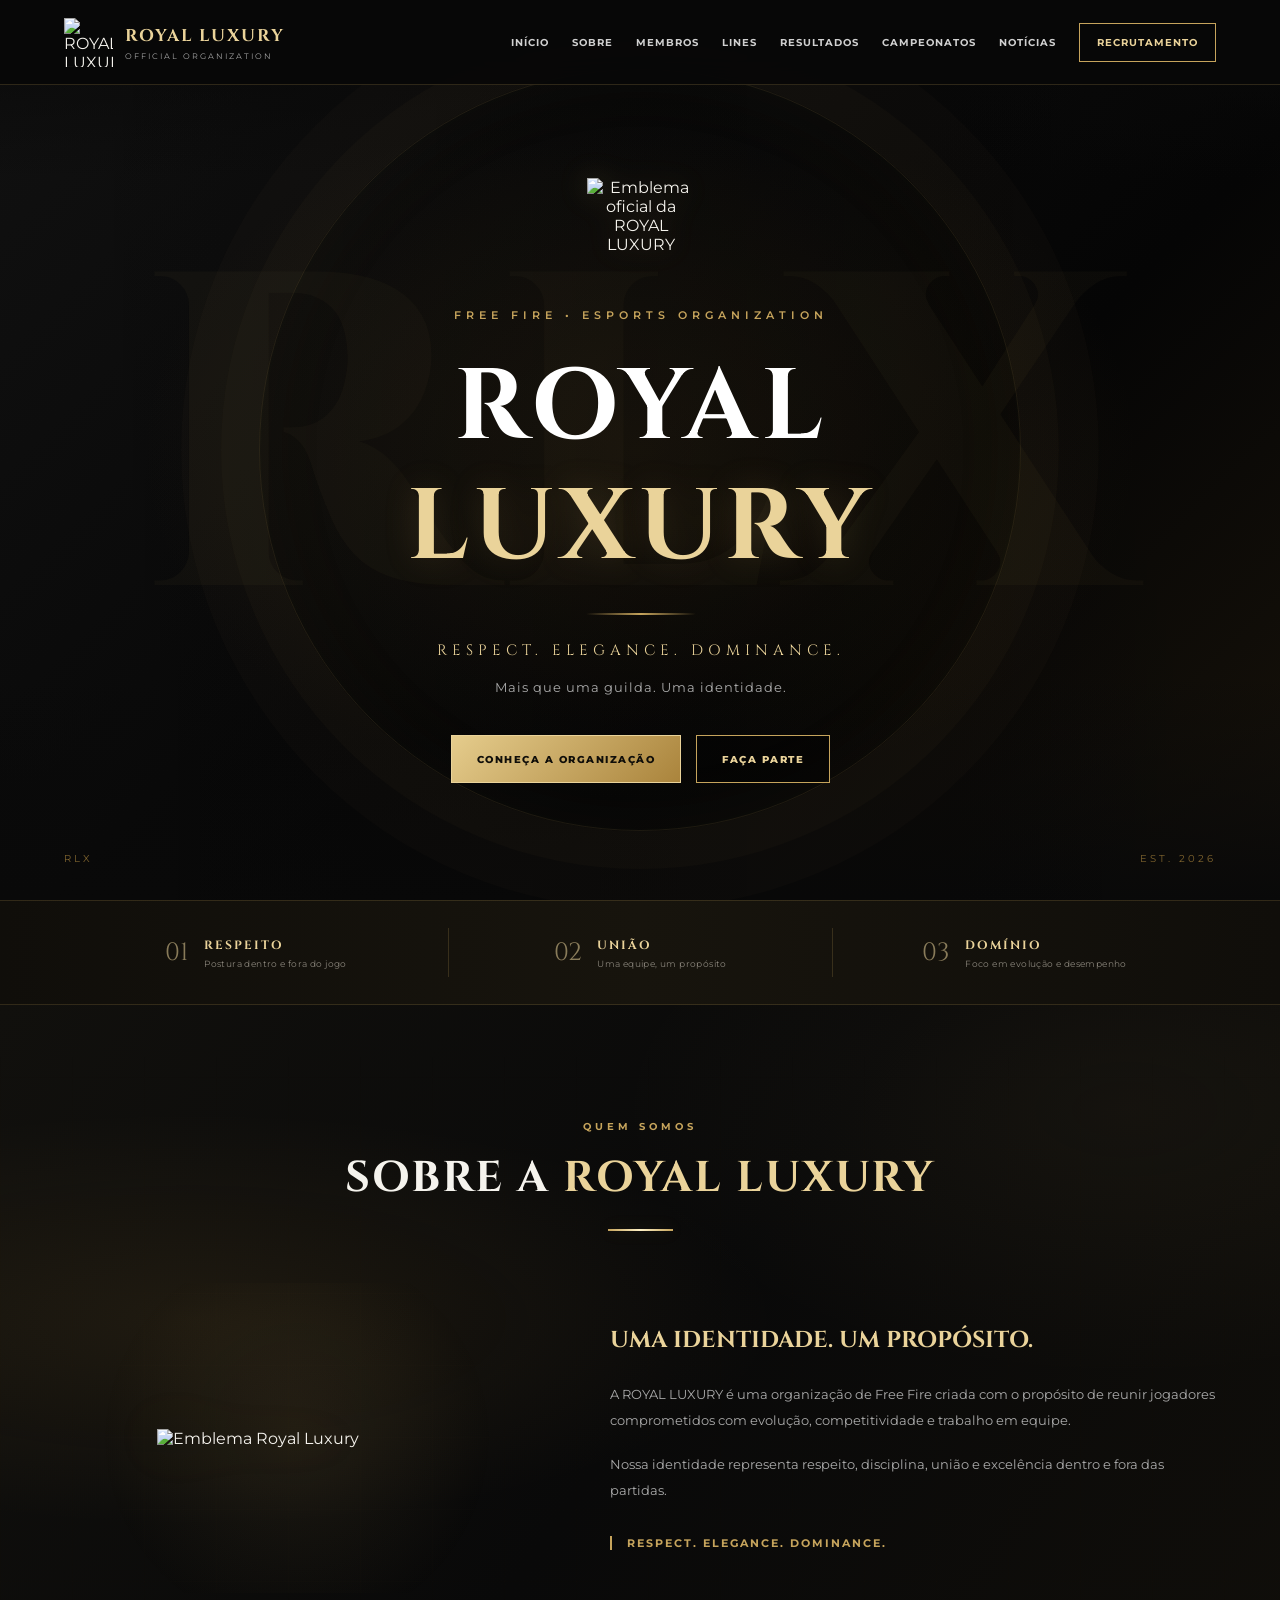
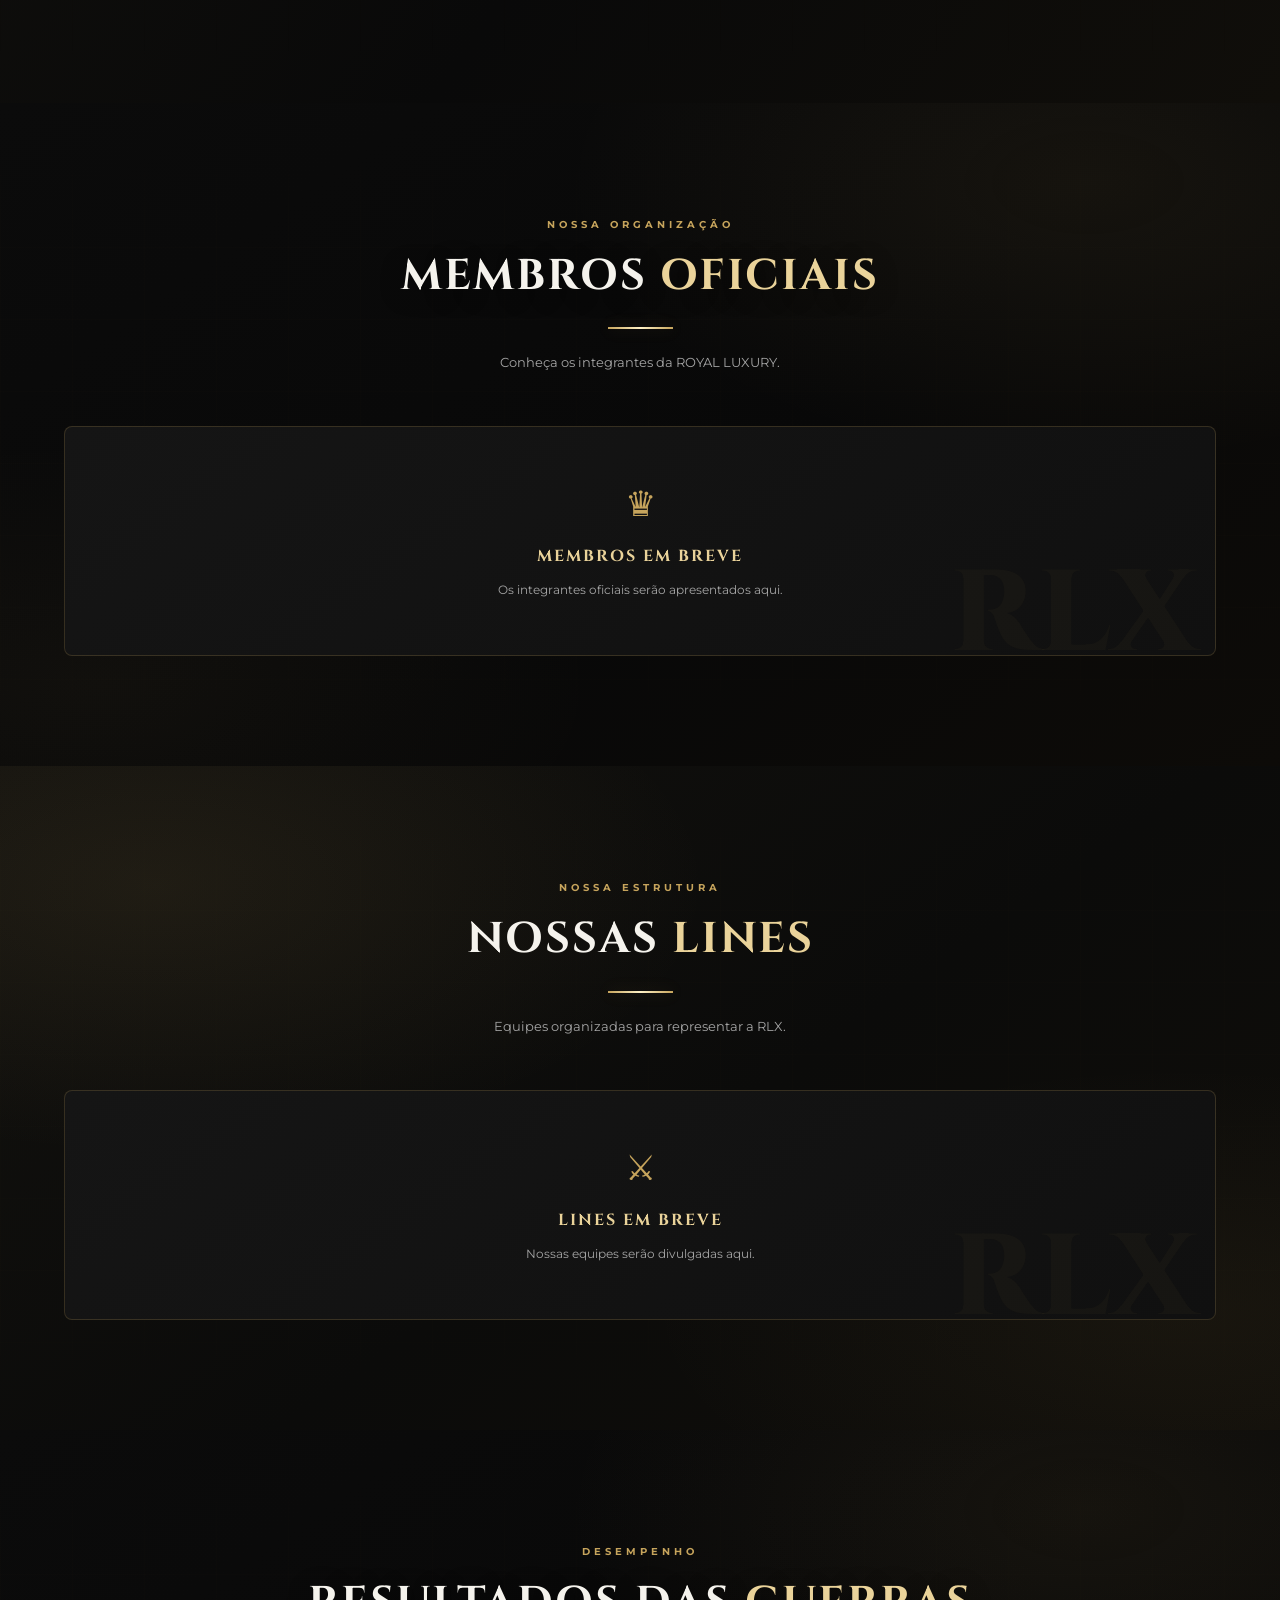
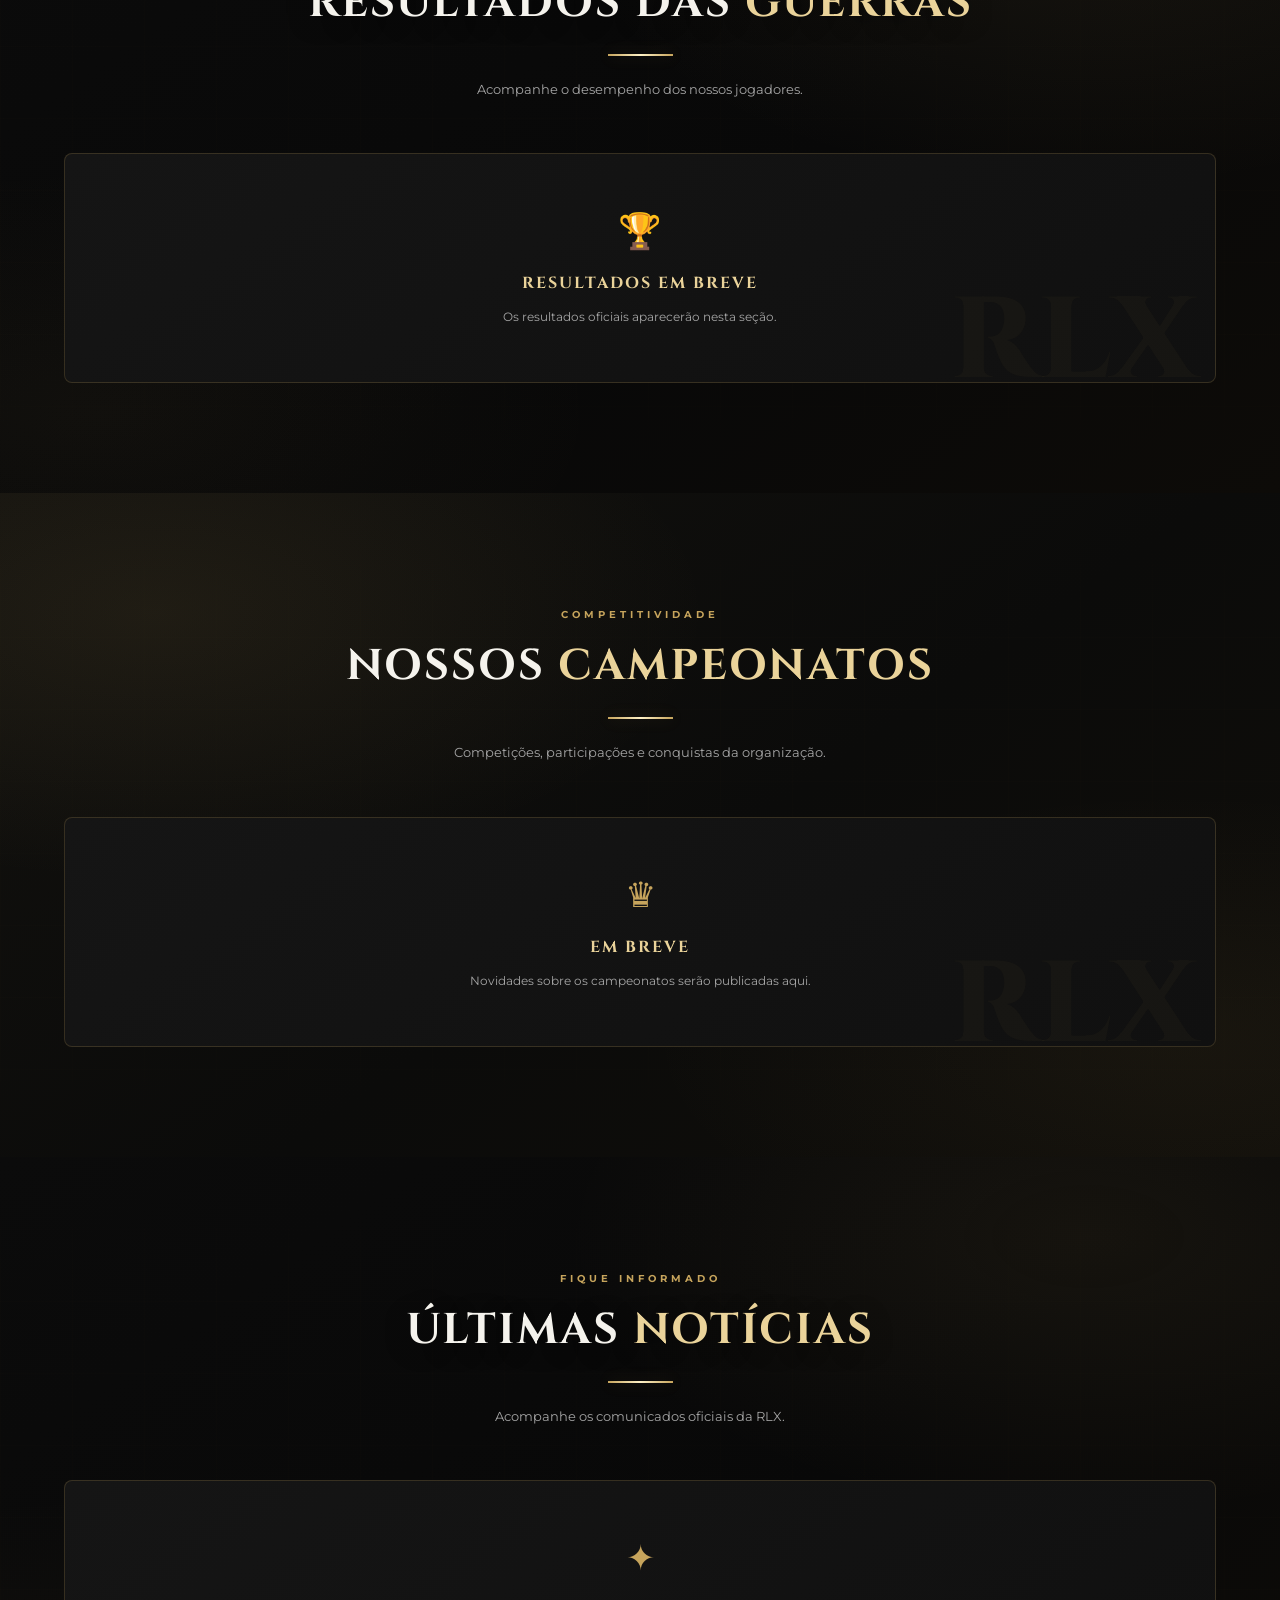
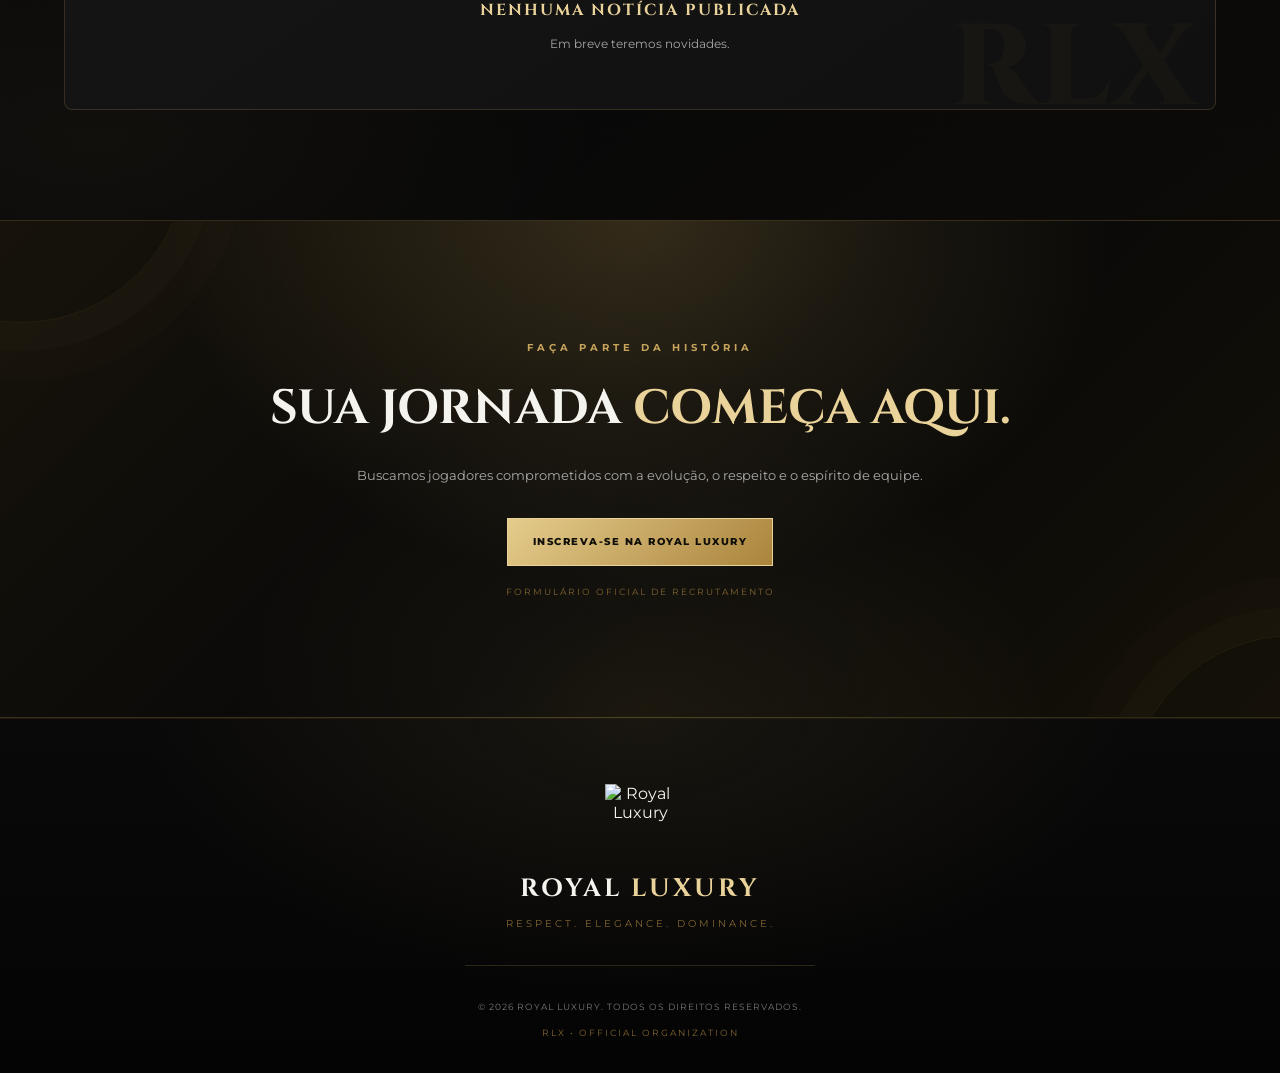
==== commit 7e8e342c: "Atualiza cache do novo fundo do site" ====
--- a/index.html
+++ b/index.html
@@ -15,7 +15,7 @@
 
     <link href="https://fonts.googleapis.com/css2?family=Cinzel:wght@400;500;600;700;800&family=Montserrat:wght@300;400;500;600;700;800&display=swap" rel="stylesheet">
 
-    <link rel="stylesheet" href="style.css?v=20261116-logo2">
+    <link rel="stylesheet" href="style.css?v=20261116-background1">
 
     <link rel="icon" href="https://i.imgur.com/acy16g2.jpeg">
 </head>
--- a/style.css
+++ b/style.css
@@ -990,3 +990,113 @@
         margin-bottom: 14px;
     }
 }
+
+
+/* ========================================
+   FUNDO ROYAL - PROFUNDIDADE E TEXTURA
+======================================== */
+body {
+    background-color: #070707;
+    background-image:
+        radial-gradient(ellipse at 50% 0%, rgba(198,164,92,.075), transparent 42%),
+        linear-gradient(180deg, #090909 0%, #070707 48%, #0a0907 100%);
+    background-attachment: fixed;
+}
+
+.section {
+    overflow: hidden;
+    background-color: #090909;
+}
+
+.section > .container {
+    position: relative;
+    z-index: 1;
+}
+
+.section::before {
+    content: "";
+    position: absolute;
+    inset: 0;
+    z-index: 0;
+    pointer-events: none;
+    opacity: .42;
+    background-image:
+        linear-gradient(rgba(198,164,92,.025) 1px, transparent 1px),
+        linear-gradient(90deg, rgba(198,164,92,.025) 1px, transparent 1px);
+    background-size: 72px 72px;
+    mask-image: linear-gradient(to bottom, transparent, #000 18%, #000 82%, transparent);
+}
+
+.about {
+    background:
+        radial-gradient(ellipse at 15% 45%, rgba(174,132,57,.105), transparent 38%),
+        radial-gradient(ellipse at 88% 15%, rgba(198,164,92,.055), transparent 32%),
+        linear-gradient(125deg, #11100d 0%, #090909 52%, #100e0a 100%);
+}
+
+.members,
+.results,
+.news {
+    background:
+        radial-gradient(ellipse at 85% 12%, rgba(198,164,92,.075), transparent 34%),
+        radial-gradient(ellipse at 8% 88%, rgba(198,164,92,.045), transparent 30%),
+        linear-gradient(145deg, #0b0b0b 0%, #080808 58%, #0d0b08 100%);
+}
+
+.lines,
+.championships {
+    background:
+        radial-gradient(ellipse at 12% 18%, rgba(198,164,92,.085), transparent 35%),
+        radial-gradient(ellipse at 92% 82%, rgba(198,164,92,.055), transparent 32%),
+        linear-gradient(145deg, #12110e 0%, #0b0b0a 55%, #100e0a 100%);
+}
+
+.recruitment {
+    position: relative;
+    overflow: hidden;
+    background:
+        radial-gradient(ellipse at 50% 0%, rgba(218,180,98,.19), transparent 52%),
+        radial-gradient(ellipse at 50% 100%, rgba(198,164,92,.09), transparent 45%),
+        linear-gradient(135deg, #17130b 0%, #080808 52%, #151108 100%);
+}
+
+.recruitment::before,
+.recruitment::after {
+    content: "";
+    position: absolute;
+    width: 330px;
+    height: 330px;
+    border: 1px solid rgba(198,164,92,.09);
+    border-radius: 50%;
+    pointer-events: none;
+}
+
+.recruitment::before {
+    top: -230px;
+    left: -145px;
+    box-shadow: 0 0 0 28px rgba(198,164,92,.018), 0 0 0 58px rgba(198,164,92,.012);
+}
+
+.recruitment::after {
+    right: -180px;
+    bottom: -250px;
+    box-shadow: 0 0 0 28px rgba(198,164,92,.018), 0 0 0 58px rgba(198,164,92,.012);
+}
+
+.footer {
+    position: relative;
+    overflow: hidden;
+    background:
+        radial-gradient(ellipse at 50% 0%, rgba(198,164,92,.085), transparent 55%),
+        linear-gradient(180deg, #090909, #040404);
+    border-top: 1px solid rgba(198,164,92,.14);
+}
+
+@media (max-width: 700px) {
+    body { background-attachment: scroll; }
+    .section::before { background-size: 48px 48px; opacity: .24; }
+    .recruitment::before, .recruitment::after {
+        width: 230px;
+        height: 230px;
+    }
+}
